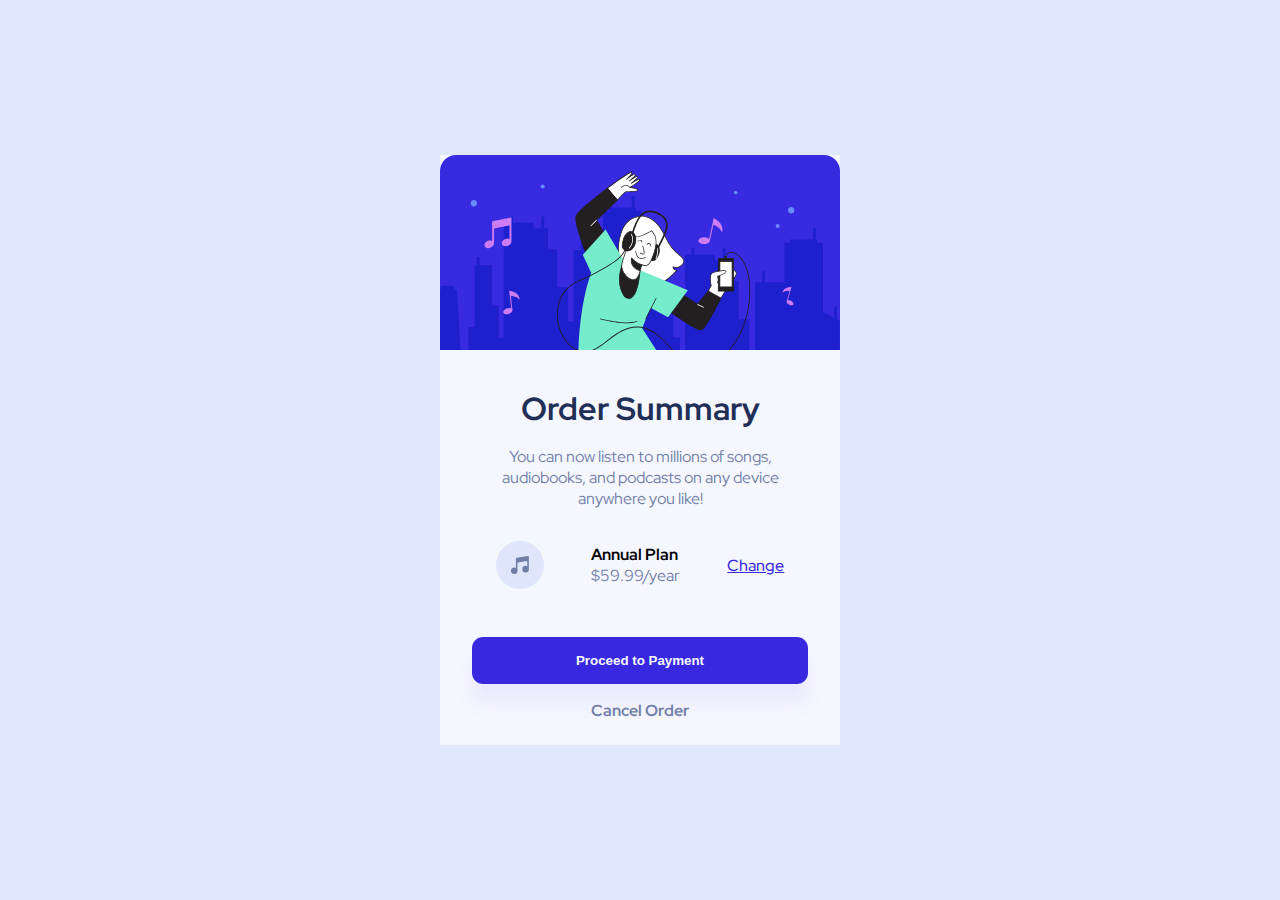
==== Challenge02-OrderSumary/index.html @ 03cefc82 "Initial commit for this project" ====
<!DOCTYPE html>
<html lang="en">
<head>
  <meta charset="UTF-8">
  <meta name="viewport" content="width=device-width, initial-scale=1.0">
  <link rel="stylesheet" href="style.css">
  <link rel="icon" type="image/png" sizes="32x32" href="./images/favicon-32x32.png">
  
  <title>Frontend Mentor | Order summary card</title>

</head>
<body>
  <main>
    <img class="main-picture" src="images/illustration-hero.svg" alt="Hero illustration">

    <section class="container">
          <h1>Order Summary</h1>
          <span class="description">
            You can now listen to millions of songs, audiobooks, and podcasts on any
            device anywhere you like!
          </span>
        
          <div class="plan-info">
            <img src="images/icon-music.svg" alt="Music Icon">
            <div class="plan-offer">
              <h2>Annual Plan</h2>
              <span>
                $59.99/year
              </span> 
            </div>
            <a href="#">Change</a>
          </div>
        
         
          <button type="button" class="proceed">Proceed to Payment</button>
          <a class="cancel" href="#">Cancel Order</a>
          
    </section>
  </main>
  
  <!--
    <footer class="attribution">
      Challenge by <a href="https://www.frontendmentor.io?ref=challenge" target="_blank">Frontend Mentor</a>. 
      Coded by <a href="#">Your Name Here</a>.
    </footer>
  -->

</body>
</html>
---- Challenge02-OrderSumary/style.css ----
@charset "utf-8";
@import url('https://fonts.googleapis.com/css2?family=Red+Hat+Display:wght@500;700;900&display=swap');

:root {
    /* Primary */
    --PaleBlue: hsl(225, 100%, 94%);
    --BrightBlue: hsl(245, 75%, 52%);

    /* Neutral */
    --VeryPaleBlue: hsl(225, 100%, 98%);
    --DesaturatedBlue: hsl(224, 23%, 55%);
    --DarkBlue: hsl(223, 47%, 23%);
}

* {
    margin: 0;
    padding: 0;
    box-sizing: border-box;
}

body {
    width: 100%;
    height: 100vh;
    display: flex;
    align-items: center;
    justify-content: center;
    padding: 1.25rem;
    background-color: var(--PaleBlue);


    font-size: 1rem;
    font-family: 'Red Hat Display', sans-serif;
}

main {
    background-color: var(--VeryPaleBlue);
    max-width: 400px; 
}

main section {
    display: flex;
    flex-direction: column;
    justify-content: center;
    align-items: center;
    height: 100%;
    width: 100%;
    padding: 0 2rem;
}

.main-picture {
    width: 100%;
    border-radius: 1rem 1rem 0 0;
}
section > h1 {
    margin: 2rem 0 1rem 0;
    text-align: center;
    color: var(--DarkBlue);
}

main span {
    text-align: center;
    color: var(--DesaturatedBlue);
}

.plan-info {
    display: flex;
    align-items: center;
    justify-content: space-around;
    width: 100%;
    background-color: var(--VeryPaleBlue);
    margin: 2rem
}

.plan-offer {
    display: flex;
    flex-direction: column;
}
.plan-offer > h2 {
    font-size: 1rem;
    font-weight: 700;
}
.plan-info img {
    justify-content: flex-start;
    max-width: 100%;
}

.plan-info a {
    color: var(--BrightBlue);
    font-weight: 500;
}

.order {
    display: flex;
    flex-direction: column;
    margin-bottom: 2rem;
    justify-content: center;
    align-items: center;
}


main button {
    width: 100%;
    border: none;
    padding: 1rem 0;
    margin: 1rem 0;
    border-radius: 0.7rem;
    font-weight: 900;
    background-color: var(--BrightBlue);
    color: var(--VeryPaleBlue);
    box-shadow: 0px 20px 20px rgba(58, 42, 236, 0.062);
    cursor: pointer;
}

.cancel {
    text-decoration: none;
    color: var(--DesaturatedBlue);
    cursor: pointer;
    font-weight: 700;
    margin-bottom: 1.5rem;
}
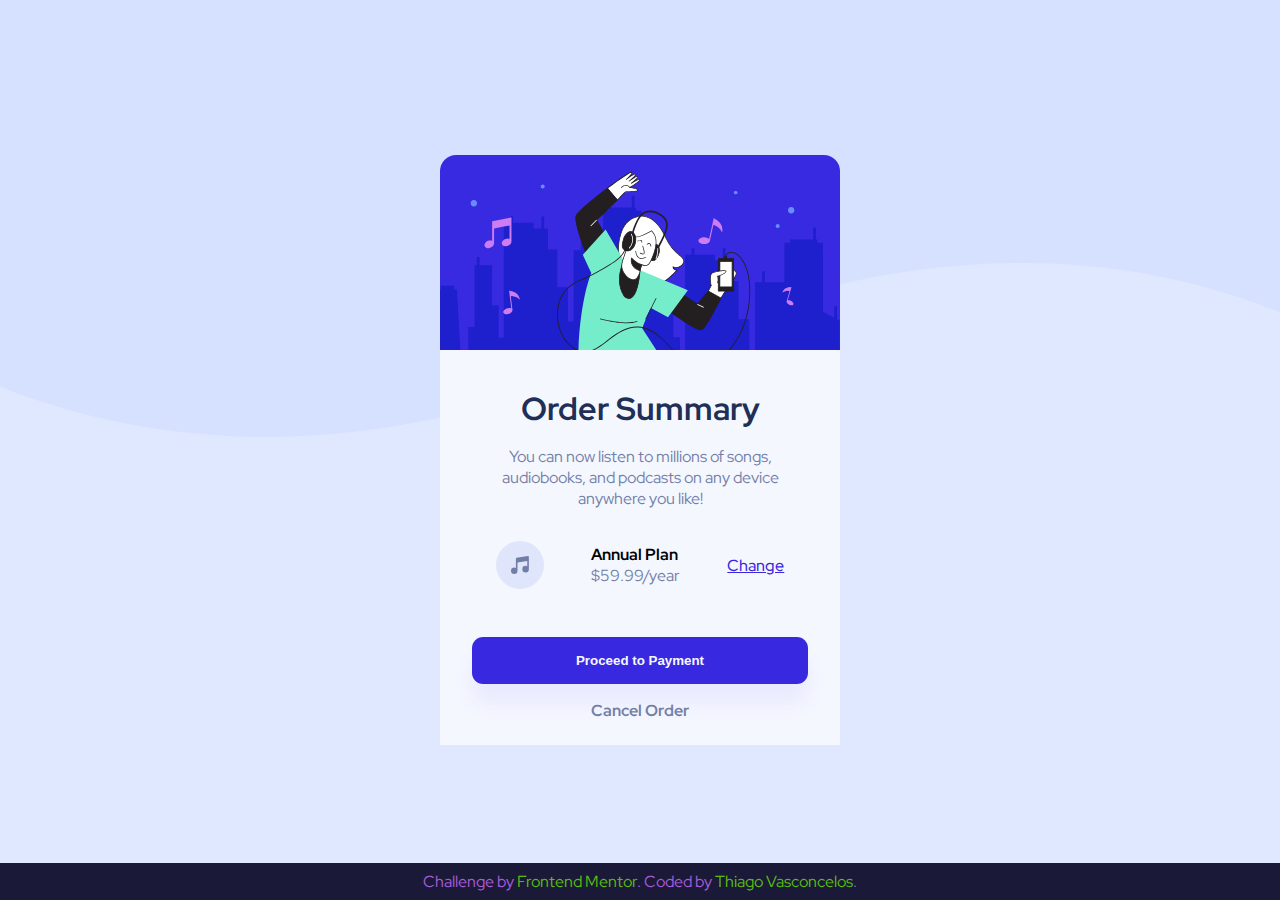
==== commit 1a402010: "Footer modified" ====
--- a/Challenge02-OrderSumary/index.html
+++ b/Challenge02-OrderSumary/index.html
@@ -37,13 +37,8 @@
           
     </section>
   </main>
-  
-  <!--
-    <footer class="attribution">
-      Challenge by <a href="https://www.frontendmentor.io?ref=challenge" target="_blank">Frontend Mentor</a>. 
-      Coded by <a href="#">Your Name Here</a>.
-    </footer>
-  -->
-
+  <footer class="attribution">
+    Challenge by <a href="https://www.frontendmentor.io/challenges/order-summary-component-QlPmajDUj" target="_blank">Frontend Mentor</a>. Coded by <a href="https://github.com/Thiagovasc" target="_blank">Thiago Vasconcelos</a>.
+  </footer>
 </body>
 </html>--- a/Challenge02-OrderSumary/style.css
+++ b/Challenge02-OrderSumary/style.css
@@ -1,5 +1,13 @@
 @charset "utf-8";
 @import url('https://fonts.googleapis.com/css2?family=Red+Hat+Display:wght@500;700;900&display=swap');
+
+@media screen and (max-width: 700px){
+    body {
+        background-image: url("images/pattern-background-mobile.svg");
+        background-repeat: no-repeat;
+    }
+    
+}
 
 :root {
     /* Primary */
@@ -27,6 +35,10 @@
     padding: 1.25rem;
     background-color: var(--PaleBlue);
 
+    background-image: url("images/pattern-background-desktop.svg");
+    background-repeat: no-repeat;
+    background-position: top;
+    background-attachment: top;
 
     font-size: 1rem;
     font-family: 'Red Hat Display', sans-serif;
@@ -35,6 +47,7 @@
 main {
     background-color: var(--VeryPaleBlue);
     max-width: 400px; 
+    border-radius: 1rem 1rem 0 0;
 }
 
 main section {
@@ -111,10 +124,35 @@
     cursor: pointer;
 }
 
+.proceed:hover {
+    background-color: var(--DarkBlue);
+    color: var(--PaleBlue);
+}
+
 .cancel {
     text-decoration: none;
     color: var(--DesaturatedBlue);
     cursor: pointer;
     font-weight: 700;
     margin-bottom: 1.5rem;
+}
+
+.cancel:hover {
+    color: var(--DarkBlue);
+}
+
+footer {
+    position: fixed;
+    left: 0;
+    bottom: 0;
+    width: 100%;
+    text-align: center;
+    background-color: hsl(244, 38%, 16%);
+    padding: .5rem;
+    color: hsl(277, 64%, 61%);
+}
+
+footer a {
+    text-decoration: none;
+    color: #73ff00b9;
 }